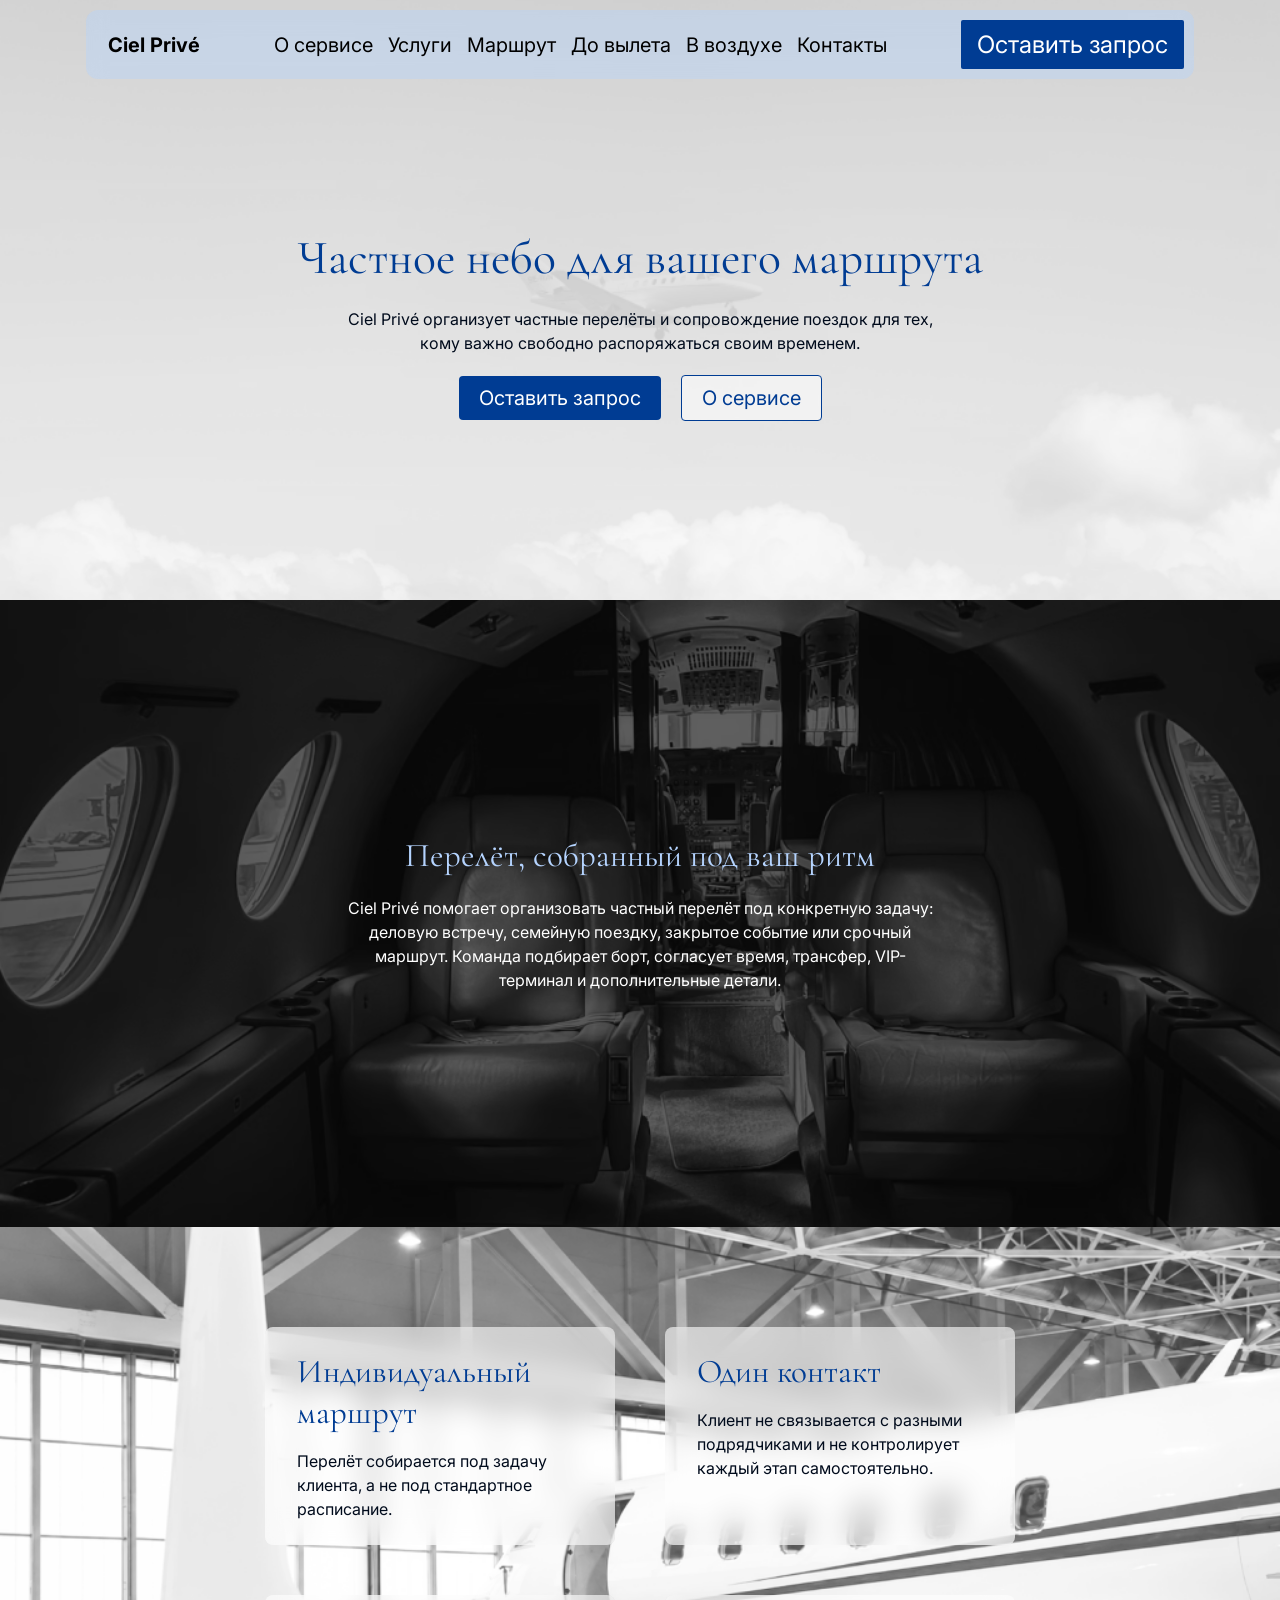
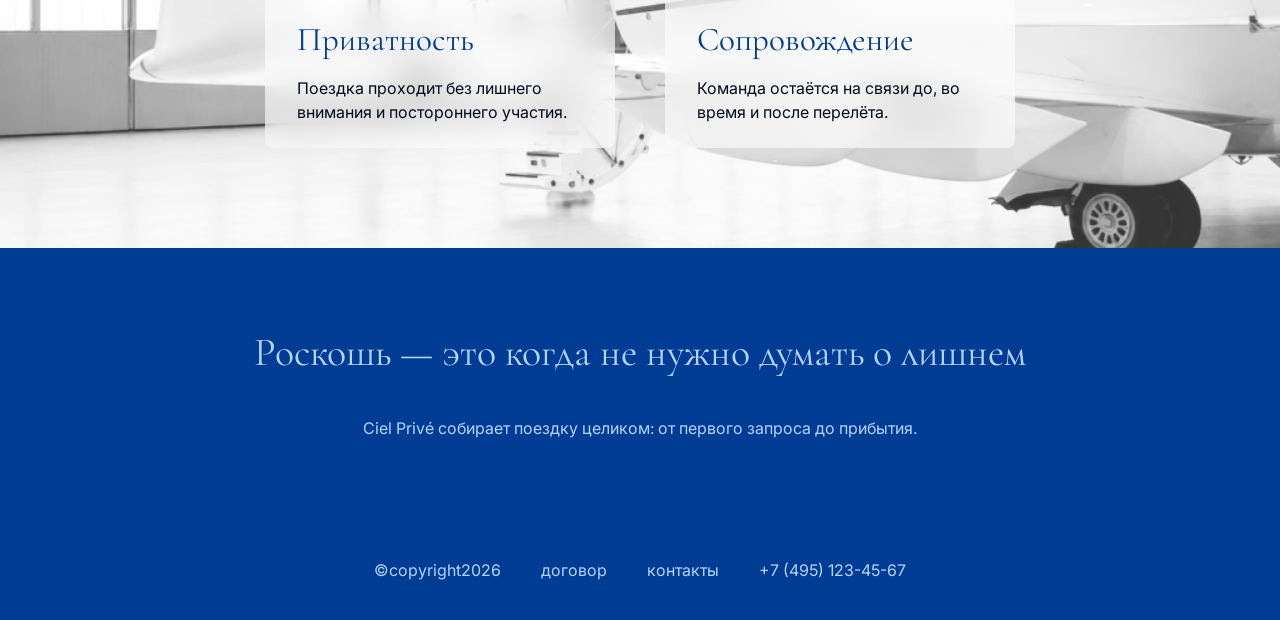
==== index.html @ 41a2dd9f "Update index.html" ====
<!DOCTYPE html>
<html lang="ru">
<head>
  <meta charset="UTF-8">
  <meta name="viewport" content="width=device-width, initial-scale=1.0">
  <title>Ciel Privé — Главная</title>
  <style>
    @import url('https://fonts.googleapis.com/css2?family=Cormorant+Garamond:wght@400&family=Inter:wght@400;700&display=swap');
    *, *::before, *::after { box-sizing: border-box; margin: 0; padding: 0; }
    body { font-family: 'Inter', sans-serif; font-size: 16px; background: #fff; color: #000b1c; }
    a { text-decoration: none; color: inherit; }
    .page { display: flex; flex-direction: column; width: 100%; min-height: 100vh; position: relative; }

    /* HEADER */
    .header { position: absolute; top: 10px; left: 50%; transform: translateX(-50%); width: 1108px; display: flex; align-items: center; justify-content: space-between; padding: 10px 10px 10px 22px; background: rgba(181,212,255,0.4); backdrop-filter: blur(10px); -webkit-backdrop-filter: blur(10px); border-radius: 12px; z-index: 100; }
    .header__logo { font-weight: 700; font-size: 20px; color: #000; white-space: nowrap; }
    .header__nav { display: flex; align-items: center; gap: 15px; font-size: 20px; color: #000; }
    .header__nav a:hover { color: #003c93; }
    .header__btn { display: inline-flex; align-items: center; justify-content: center; padding: 10px 16px; background: #003c93; border-radius: 2px; font-size: 24px; color: #fff; white-space: nowrap; }
    .header__burger { display: none; flex-direction: column; justify-content: space-between; width: 32px; height: 18px; cursor: pointer; background: none; border: none; padding: 0; }
    .header__burger span { display: block; width: 100%; height: 1px; background: #000; }

    /* HERO */
    .hero { position: relative; width: 100%; height: 600px; overflow: hidden; }
    .hero__bg { position: absolute; inset: 0; background-size: cover; background-position: center; }
    .hero__overlay { position: absolute; inset: 0; background: rgba(255,255,255,0.5); }
    .hero__content { position: relative; z-index: 1; display: flex; flex-direction: column; align-items: center; justify-content: center; height: 100%; text-align: center; padding: 90px 20px 40px; gap: 20px; }
    .hero__title { font-family: 'Cormorant Garamond', serif; font-weight: 400; font-size: 47.78px; color: #003c93; max-width: 900px; line-height: normal; }
    .hero__subtitle { font-size: 16px; color: #000b1c; max-width: 600px; line-height: 1.5; }
    .hero__buttons { display: flex; flex-wrap: wrap; gap: 20px; align-items: center; justify-content: center; width: 100%; }
    .btn-primary { display: inline-flex; align-items: center; justify-content: center; padding: 10px 20px; background: #003c93; border-radius: 4px; font-size: 20px; color: #fff; white-space: nowrap; }
    .btn-secondary { display: inline-flex; align-items: center; justify-content: center; padding: 10px 20px; background: rgba(255,255,255,0.5); backdrop-filter: blur(2px); border-radius: 4px; border: 1px solid #003c93; font-size: 20px; color: #003c93; white-space: nowrap; }

    /* CUSTOM FLIGHT */
    .custom-flight { position: relative; width: 100%; min-height: 627px; overflow: hidden; }
    .custom-flight__bg { position: absolute; inset: 0; background-size: cover; background-position: center; }
    .custom-flight__overlay { position: absolute; inset: 0; background: rgba(0,0,0,0.6); }
    .custom-flight__inner { position: relative; z-index: 1; display: flex; flex-direction: column; align-items: center; justify-content: center; min-height: 627px; text-align: center; padding: 40px 20px; gap: 20px; }
    .custom-flight__title { font-family: 'Cormorant Garamond', serif; font-weight: 400; font-size: 33.18px; color: #b5d4ff; max-width: 800px; line-height: normal; }
    .custom-flight__text { font-size: 16px; color: #fff; max-width: 600px; line-height: 1.5; }

    /* FEATURES */
    .features { position: relative; width: 100%; overflow: hidden; }
    .features__bg { position: absolute; inset: 0; background-size: cover; background-position: center; }
    .features__overlay { position: absolute; inset: 0; background: rgba(255,255,255,0.2); }
    .features__inner { position: relative; z-index: 1; display: grid; grid-template-columns: 350px 350px; gap: 50px; justify-content: center; padding: 100px; }
    .feature-card { backdrop-filter: blur(15px); -webkit-backdrop-filter: blur(15px); background: rgba(255,255,255,0.6); border-radius: 8px; padding: 24px 32px; display: flex; flex-direction: column; gap: 16px; }
    .feature-card__title { font-family: 'Cormorant Garamond', serif; font-weight: 400; font-size: 33.18px; color: #003c93; line-height: normal; }
    .feature-card__text { font-size: 16px; color: #000b1c; line-height: 1.5; }

    /* SLOGAN */
    .slogan { background: #003c93; width: 100%; }
    .slogan__inner { display: flex; flex-direction: column; align-items: center; justify-content: center; padding: 80px 20px; gap: 40px; text-align: center; }
    .slogan__title { font-family: 'Cormorant Garamond', serif; font-weight: 400; font-size: 39.81px; color: #b5d4ff; max-width: 800px; line-height: normal; }
    .slogan__text { font-size: 16px; color: #b5d4ff; max-width: 700px; line-height: 1.5; }

    /* FOOTER */
    .footer { background: #003c93; width: 100%; display: flex; flex-wrap: wrap; align-items: center; justify-content: center; gap: 40px; padding: 40px 20px; font-size: 16px; color: #b5d4ff; text-align: center; }

    /* DESKTOP >= 1024px — no changes needed, base is desktop */

    /* MOBILE < 1024px */
    @media (max-width: 1023px) {
      .header { width: auto; left: 10px; right: 10px; transform: none; height: 44px; padding: 10px; border-radius: 10px; }
      .header__nav, .header__btn { display: none; }
      .header__burger { display: flex; }
      .hero__content { align-items: flex-start; text-align: left; justify-content: flex-end; padding: 150px 20px 40px; }
      .hero__title { font-size: 36px; max-width: 100%; }
      .hero__subtitle { max-width: 100%; }
      .hero__buttons { justify-content: flex-start; gap: 13px; }
      .btn-primary { flex: 1; }
      .custom-flight { min-height: 400px; }
      .custom-flight__inner { min-height: 400px; align-items: flex-start; text-align: left; justify-content: center; gap: 40px; }
      .custom-flight__title, .custom-flight__text { max-width: 100%; }
      .features__inner { grid-template-columns: 1fr; padding: 40px 20px; gap: 40px; }
      .feature-card { padding: 10px; }
      .slogan__inner { align-items: flex-start; text-align: left; padding: 40px 20px; gap: 40px; }
      .slogan__title { font-size: 28px; }
      .footer { gap: 10px; }
    }
  </style>
</head>
<body>
<div class="page">
  <header class="header">
    <a href="index.html">
      <span class="header__logo">Ciel Privé</span>
    </a>
    <nav class="header__nav">
      <a href="about.html">О сервисе</a>
      <a href="services.html">Услуги</a>
      <a href="route.html">Маршрут</a>
      <a href="before-flight.html">До вылета</a>
      <a href="in-air.html">В воздухе</a>
      <a href="contacts.html">Контакты</a>
    </nav>
    <a href="contacts.html" class="header__btn">Оставить запрос</a>
    <button class="header__burger" aria-label="Меню"><span></span><span></span><span></span></button>
  </header>

  <section class="hero">
    <div class="hero__bg" style="background-image:url('src/imports/MainPageDesktop/b2aec4e792fe38640ae01daf3cb9cf9c8512e2b7.png')"></div>
    <div class="hero__overlay"></div>
    <div class="hero__content">
      <h1 class="hero__title">Частное небо для вашего маршрута</h1>
      <p class="hero__subtitle">Ciel Privé организует частные перелёты и сопровождение поездок для тех, кому важно свободно распоряжаться своим временем.</p>
      <div class="hero__buttons">
        <a href="#" class="btn-primary">Оставить запрос</a>
        <a href="about.html" class="btn-secondary">О сервисе</a>
      </div>
    </div>
  </section>

  <section class="custom-flight">
    <div class="custom-flight__bg" style="background-image:url('src/imports/MainPageDesktop/f2930d11da0425763cd604878cfdaa173559ed18.png')"></div>
    <div class="custom-flight__overlay"></div>
    <div class="custom-flight__inner">
      <p class="custom-flight__title">Перелёт, собранный под ваш ритм</p>
      <p class="custom-flight__text">Ciel Privé помогает организовать частный перелёт под конкретную задачу: деловую встречу, семейную поездку, закрытое событие или срочный маршрут. Команда подбирает борт, согласует время, трансфер, VIP-терминал и дополнительные детали.</p>
    </div>
  </section>

  <section class="features">
    <div class="features__bg" style="background-image:url('src/imports/MainPageDesktop/a344c81333f4cdd278f1d5c2b48af488134286b4.png')"></div>
    <div class="features__overlay"></div>
    <div class="features__inner">
      <div class="feature-card">
        <p class="feature-card__title">Индивидуальный маршрут</p>
        <p class="feature-card__text">Перелёт собирается под задачу клиента, а не под стандартное расписание.</p>
      </div>
      <div class="feature-card">
        <p class="feature-card__title">Один контакт</p>
        <p class="feature-card__text">Клиент не связывается с разными подрядчиками и не контролирует каждый этап самостоятельно.</p>
      </div>
      <div class="feature-card">
        <p class="feature-card__title">Приватность</p>
        <p class="feature-card__text">Поездка проходит без лишнего внимания и постороннего участия.</p>
      </div>
      <div class="feature-card">
        <p class="feature-card__title">Сопровождение</p>
        <p class="feature-card__text">Команда остаётся на связи до, во время и после перелёта.</p>
      </div>
    </div>
  </section>

  <section class="slogan">
    <div class="slogan__inner">
      <p class="slogan__title">Роскошь — это когда не нужно думать о лишнем</p>
      <p class="slogan__text">Ciel Privé собирает поездку целиком: от первого запроса до прибытия.</p>
    </div>
  </section>

  <footer class="footer">
    <span>©copyright2026</span>
    <a href="index.html">договор</a>
    <a href="contacts.html">контакты</a>
    <span>+7 (495) 123-45-67</span>
  </footer>
</div>
</body>
</html>
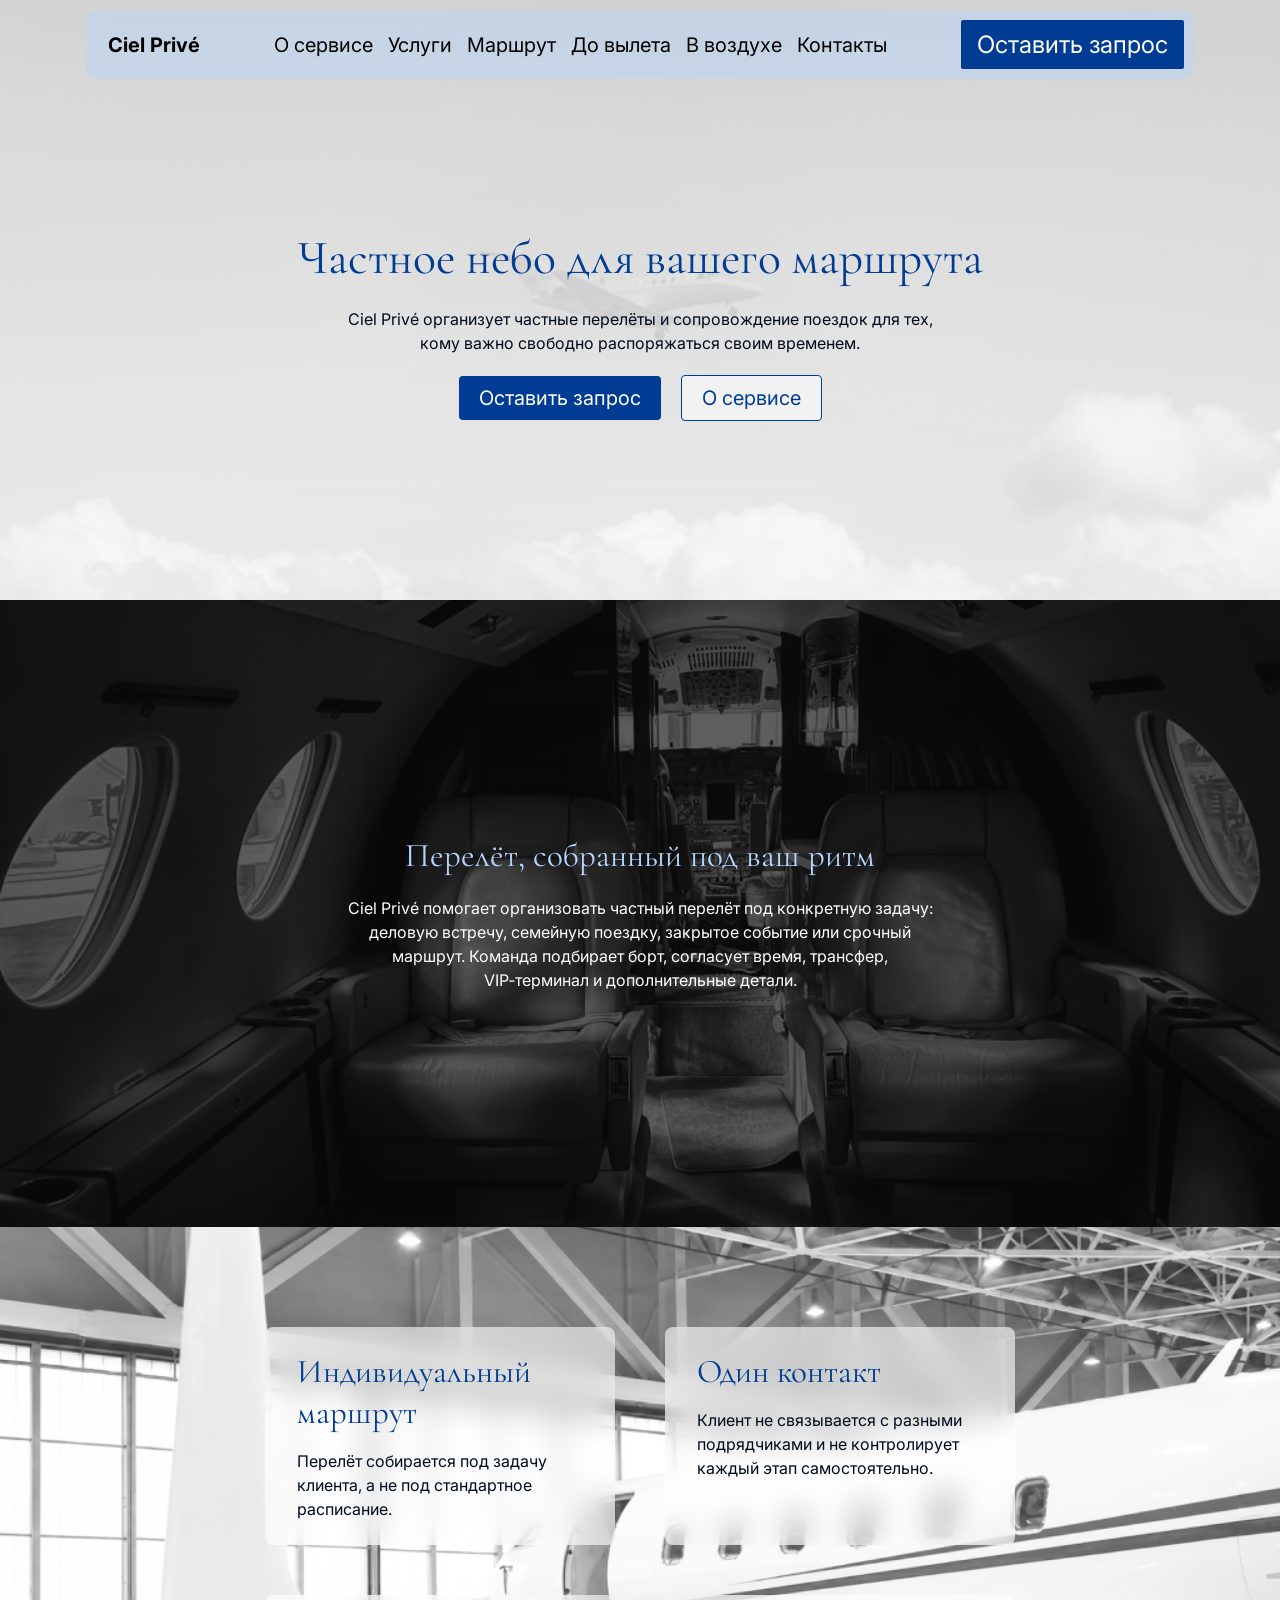
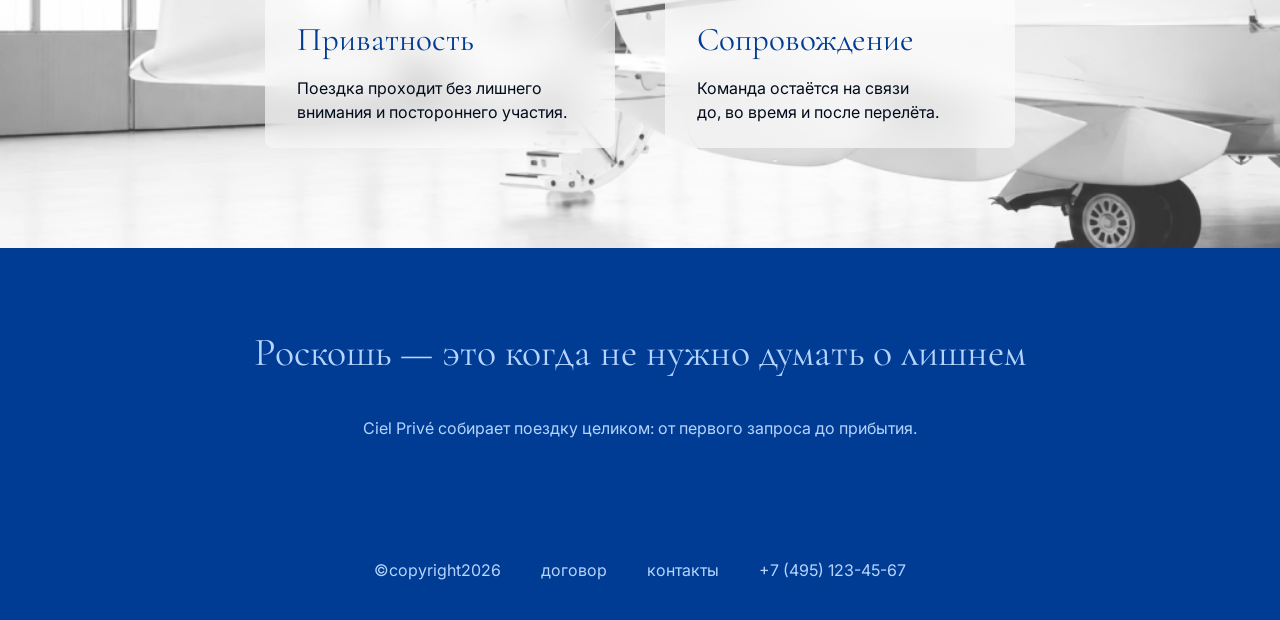
==== commit 77e59fb3: "Update index.html" ====
--- a/index.html
+++ b/index.html
@@ -103,7 +103,7 @@
     <div class="hero__overlay"></div>
     <div class="hero__content">
       <h1 class="hero__title">Частное небо для вашего маршрута</h1>
-      <p class="hero__subtitle">Ciel Privé организует частные перелёты и сопровождение поездок для тех, кому важно свободно распоряжаться своим временем.</p>
+      <p class="hero__subtitle">Ciel Privé организует частные перелёты и&nbsp;сопровождение поездок для тех, кому важно свободно распоряжаться своим временем.</p>
       <div class="hero__buttons">
         <a href="#" class="btn-primary">Оставить запрос</a>
         <a href="about.html" class="btn-secondary">О сервисе</a>
@@ -116,7 +116,7 @@
     <div class="custom-flight__overlay"></div>
     <div class="custom-flight__inner">
       <p class="custom-flight__title">Перелёт, собранный под ваш ритм</p>
-      <p class="custom-flight__text">Ciel Privé помогает организовать частный перелёт под конкретную задачу: деловую встречу, семейную поездку, закрытое событие или срочный маршрут. Команда подбирает борт, согласует время, трансфер, VIP-терминал и дополнительные детали.</p>
+      <p class="custom-flight__text">Ciel Privé помогает организовать частный перелёт под конкретную задачу: деловую встречу, семейную поездку, закрытое событие или срочный маршрут. Команда подбирает борт, согласует время, трансфер, VIP&#8209;терминал и&nbsp;дополнительные детали.</p>
     </div>
   </section>
 
@@ -126,19 +126,19 @@
     <div class="features__inner">
       <div class="feature-card">
         <p class="feature-card__title">Индивидуальный маршрут</p>
-        <p class="feature-card__text">Перелёт собирается под задачу клиента, а не под стандартное расписание.</p>
+        <p class="feature-card__text">Перелёт собирается под задачу клиента, а&nbsp;не&nbsp;под стандартное расписание.</p>
       </div>
       <div class="feature-card">
         <p class="feature-card__title">Один контакт</p>
-        <p class="feature-card__text">Клиент не связывается с разными подрядчиками и не контролирует каждый этап самостоятельно.</p>
+        <p class="feature-card__text">Клиент не&nbsp;связывается с&nbsp;разными подрядчиками и&nbsp;не&nbsp;контролирует каждый этап самостоятельно.</p>
       </div>
       <div class="feature-card">
         <p class="feature-card__title">Приватность</p>
-        <p class="feature-card__text">Поездка проходит без лишнего внимания и постороннего участия.</p>
+        <p class="feature-card__text">Поездка проходит без лишнего внимания и&nbsp;постороннего участия.</p>
       </div>
       <div class="feature-card">
         <p class="feature-card__title">Сопровождение</p>
-        <p class="feature-card__text">Команда остаётся на связи до, во время и после перелёта.</p>
+        <p class="feature-card__text">Команда остаётся на&nbsp;связи до,&nbsp;во&nbsp;время и&nbsp;после перелёта.</p>
       </div>
     </div>
   </section>
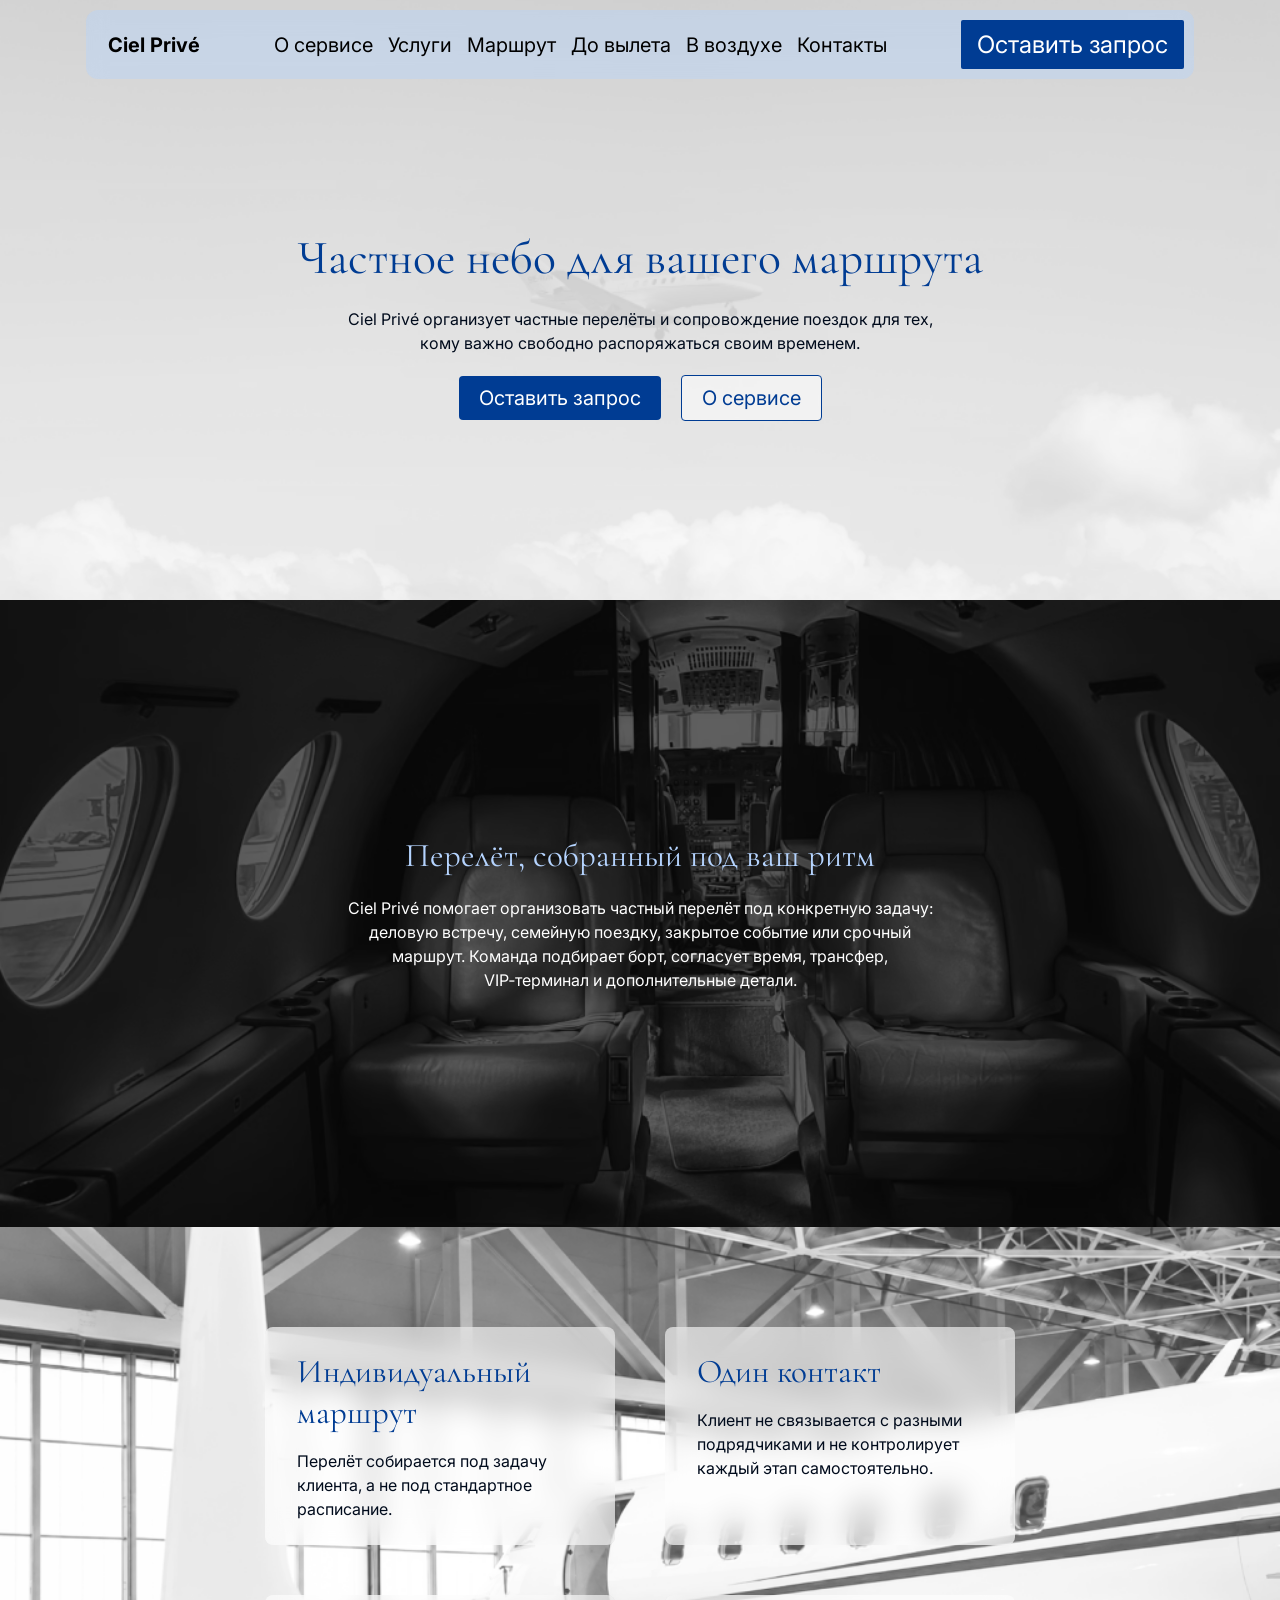
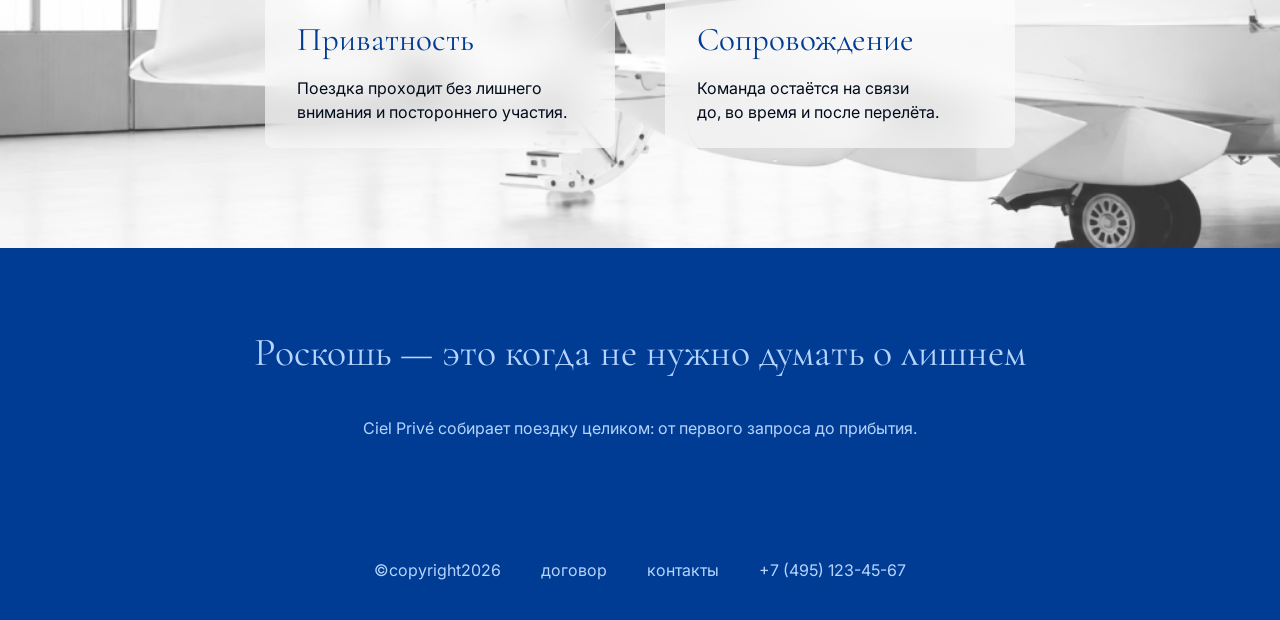
==== commit 90cea947: "Update index.html" ====
--- a/index.html
+++ b/index.html
@@ -12,7 +12,7 @@
     .page { display: flex; flex-direction: column; width: 100%; min-height: 100vh; position: relative; }
 
     /* HEADER */
-    .header { position: absolute; top: 10px; left: 50%; transform: translateX(-50%); width: 1108px; display: flex; align-items: center; justify-content: space-between; padding: 10px 10px 10px 22px; background: rgba(181,212,255,0.4); backdrop-filter: blur(10px); -webkit-backdrop-filter: blur(10px); border-radius: 12px; z-index: 100; }
+    .header { position: fixed; top: 10px; left: 50%; transform: translateX(-50%); width: 1108px; display: flex; align-items: center; justify-content: space-between; padding: 10px 10px 10px 22px; background: rgba(181,212,255,0.4); backdrop-filter: blur(10px); -webkit-backdrop-filter: blur(10px); border-radius: 12px; z-index: 100; }
     .header__logo { font-weight: 700; font-size: 20px; color: #000; white-space: nowrap; }
     .header__nav { display: flex; align-items: center; gap: 15px; font-size: 20px; color: #000; }
     .header__nav a:hover { color: #003c93; }
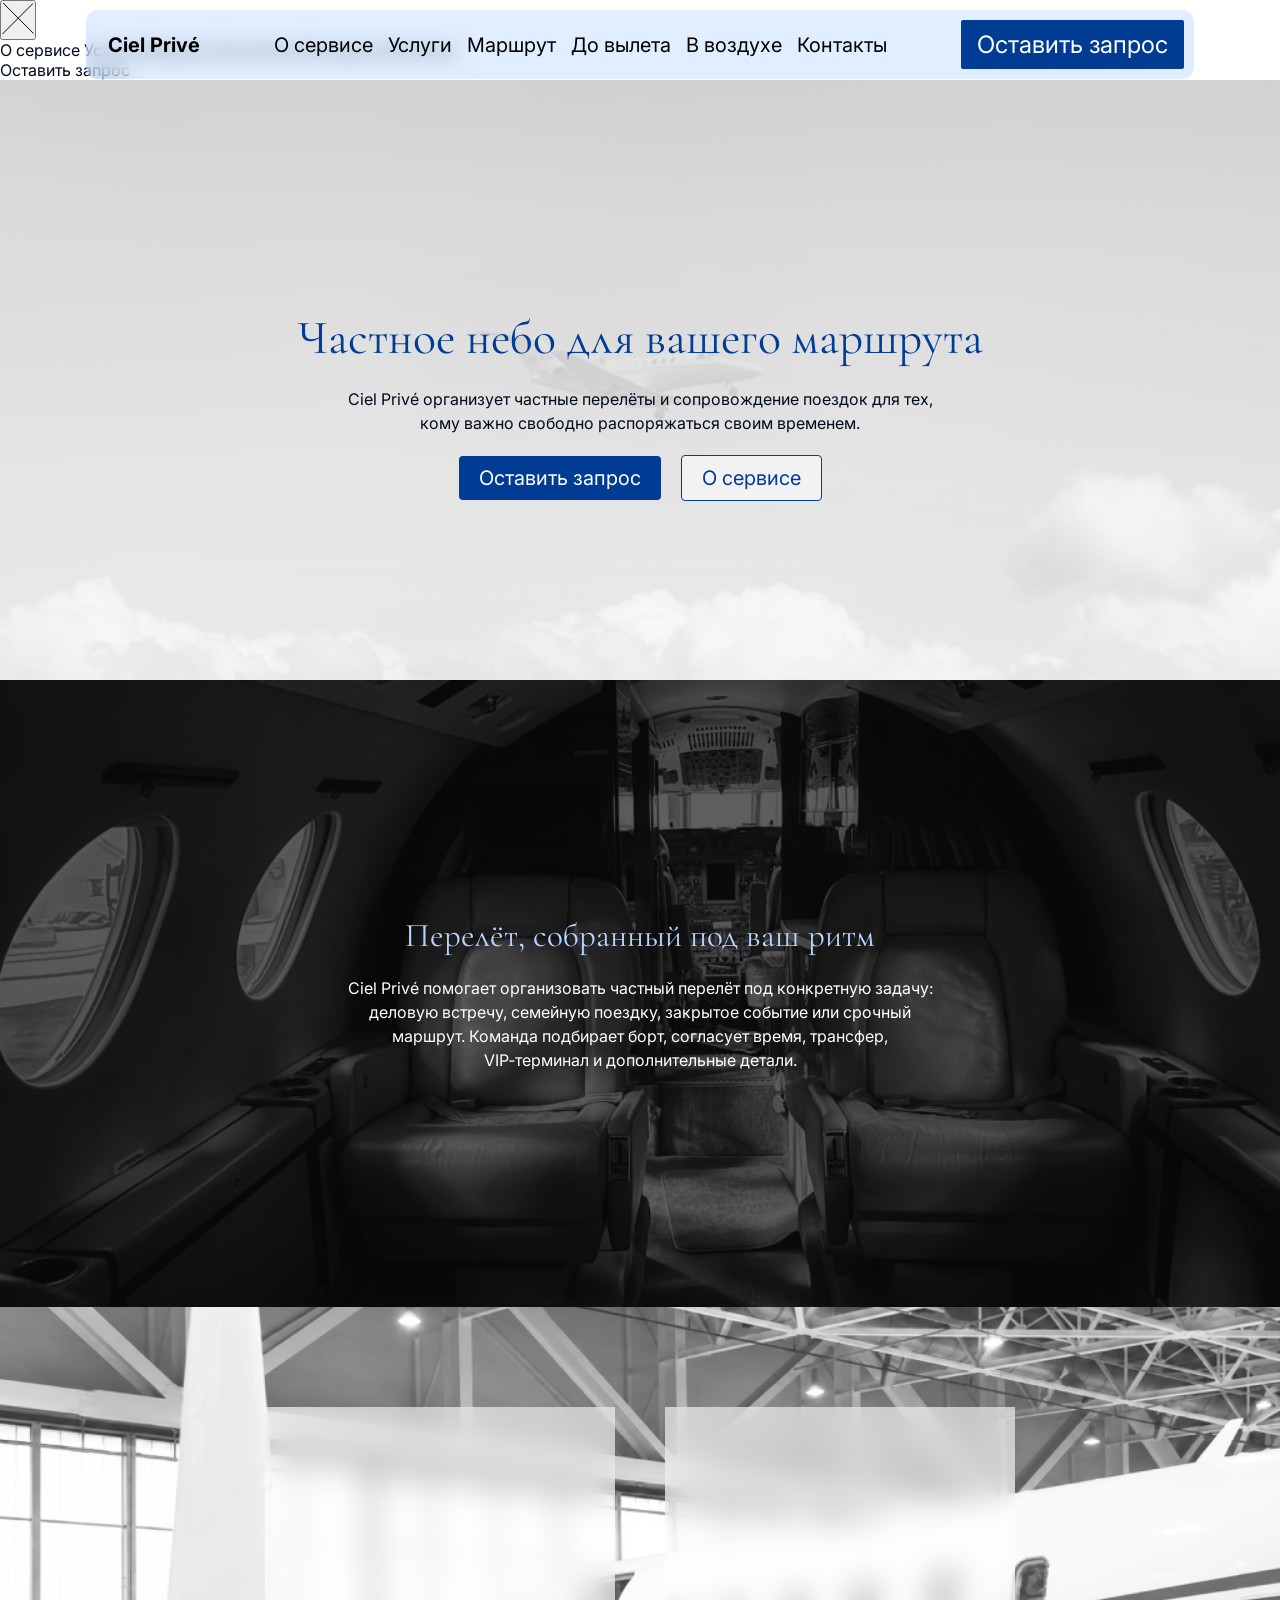
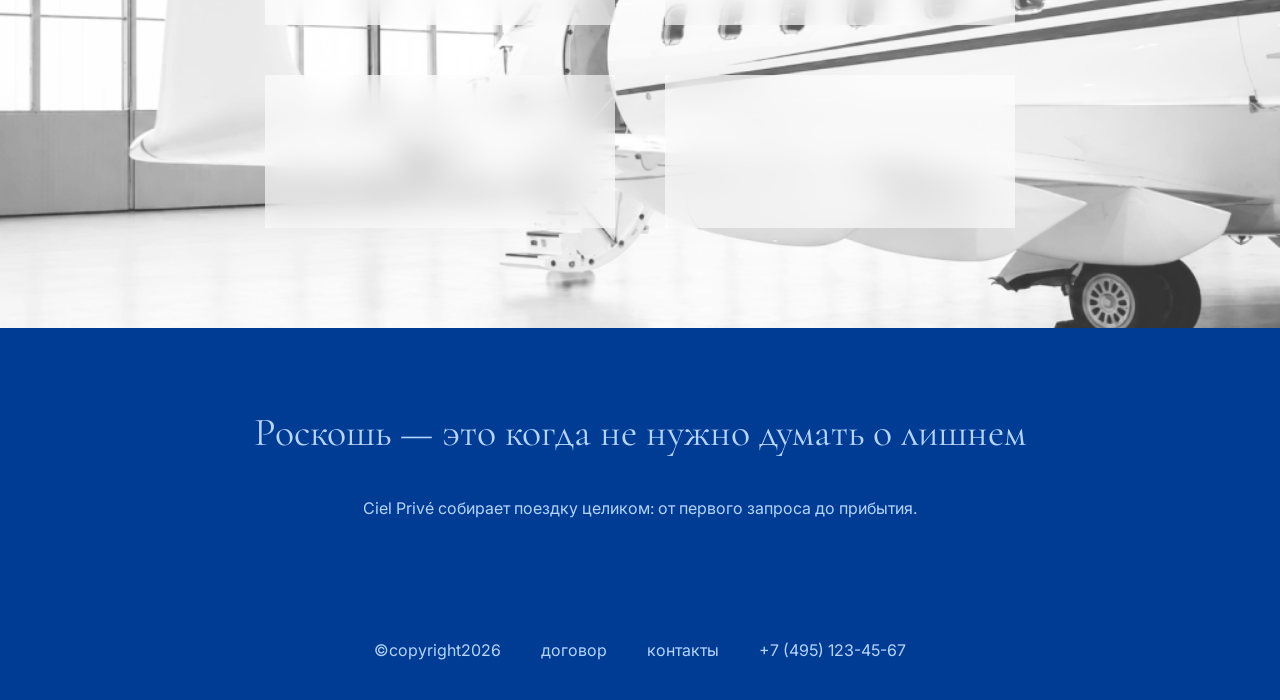
==== commit 04d448af: "Update index.html" ====
--- a/index.html
+++ b/index.html
@@ -81,11 +81,34 @@
   </style>
 </head>
 <body>
+
+
+<!-- DARK OVERLAY -->
+<div class="overlay" id="overlay"></div>
+
+<!-- SLIDE-IN MENU -->
+<div class="menu" id="menu" aria-hidden="true">
+  <button class="menu__close" id="menuClose" aria-label="Закрыть меню">
+    <svg width="32" height="33" viewBox="0 0 33.4142 33.2345" fill="none">
+      <line x1="1.06066" y1="0.353553" x2="33.0607" y2="32.3536" stroke="black"/>
+      <line x1="0.353553" y1="32.8808" x2="32.3536" y2="0.880754" stroke="black"/>
+    </svg>
+  </button>
+  <nav class="menu__nav">
+    <a href="about.html">О сервисе</a>
+    <a href="services.html">Услуги</a>
+    <a href="route.html">Маршрут</a>
+    <a href="before-flight.html">До вылета</a>
+    <a href="in-air.html">В воздухе</a>
+    <a href="contacts.html">Контакты</a>
+  </nav>
+  <a href="contacts.html" class="menu__cta">Оставить запрос</a>
+</div>
+
+  
 <div class="page">
   <header class="header">
-    <a href="index.html">
-      <span class="header__logo">Ciel Privé</span>
-    </a>
+    <span class="header__logo">Ciel Privé</span>
     <nav class="header__nav">
       <a href="about.html">О сервисе</a>
       <a href="services.html">Услуги</a>
@@ -95,7 +118,9 @@
       <a href="contacts.html">Контакты</a>
     </nav>
     <a href="contacts.html" class="header__btn">Оставить запрос</a>
-    <button class="header__burger" aria-label="Меню"><span></span><span></span><span></span></button>
+    <button class="header__burger" id="burgerBtn" aria-label="Открыть меню">
+      <span></span><span></span><span></span>
+    </button>
   </header>
 
   <section class="hero">
@@ -157,5 +182,34 @@
     <span>+7 (495) 123-45-67</span>
   </footer>
 </div>
+
+<script>
+  var burger = document.getElementById('burgerBtn');
+  var menu   = document.getElementById('menu');
+  var overlay = document.getElementById('overlay');
+
+  function openMenu() {
+    menu.classList.add('is-open');
+    overlay.classList.add('is-open');
+    menu.setAttribute('aria-hidden', 'false');
+    document.body.style.overflow = 'hidden';
+  }
+
+  function closeMenu() {
+    menu.classList.remove('is-open');
+    overlay.classList.remove('is-open');
+    menu.setAttribute('aria-hidden', 'true');
+    document.body.style.overflow = '';
+  }
+
+  burger.addEventListener('click', openMenu);
+  document.getElementById('menuClose').addEventListener('click', closeMenu);
+  overlay.addEventListener('click', closeMenu);
+
+  document.addEventListener('keydown', function(e) {
+    if (e.key === 'Escape') closeMenu();
+  });
+</script>
+  
 </body>
 </html>
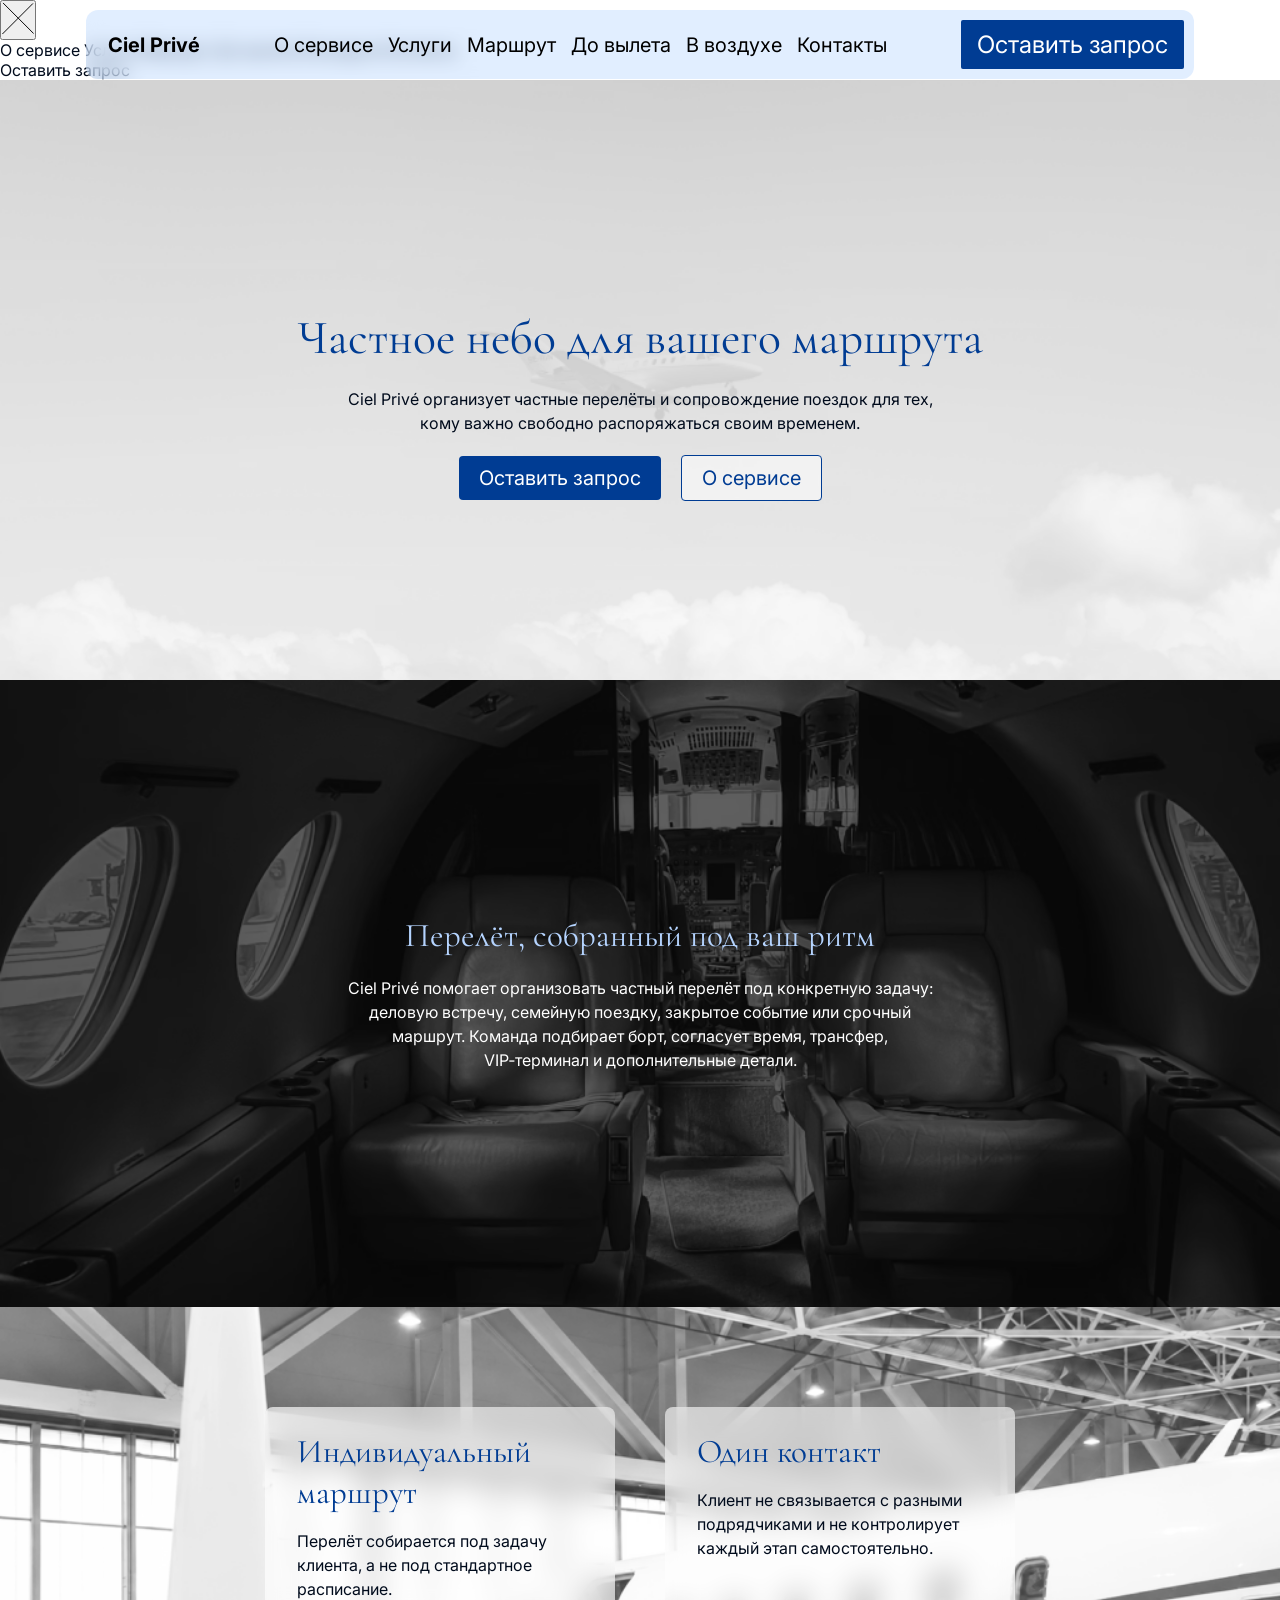
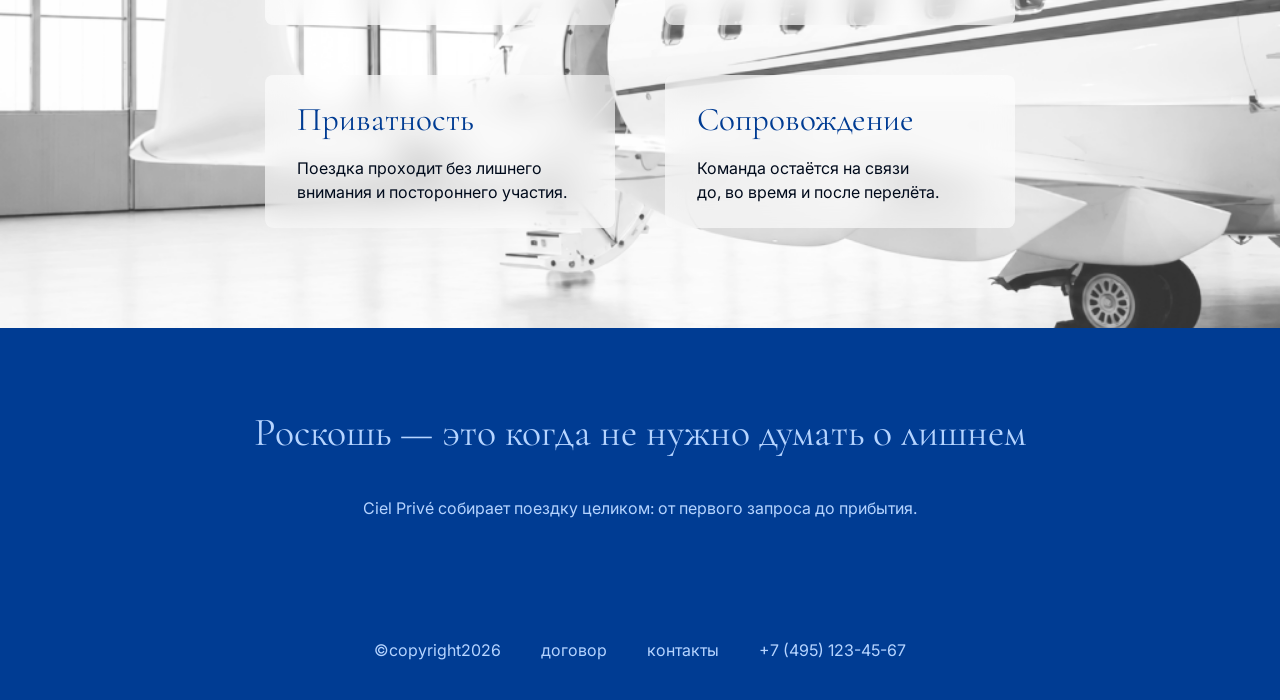
==== commit ed1385d6: "Update index.html" ====
--- a/index.html
+++ b/index.html
@@ -83,6 +83,7 @@
 <body>
 
 
+
 <!-- DARK OVERLAY -->
 <div class="overlay" id="overlay"></div>
 
@@ -107,6 +108,7 @@
 
   
 <div class="page">
+  <div class="page">
   <header class="header">
     <span class="header__logo">Ciel Privé</span>
     <nav class="header__nav">
@@ -183,9 +185,9 @@
   </footer>
 </div>
 
-<script>
-  var burger = document.getElementById('burgerBtn');
-  var menu   = document.getElementById('menu');
+  <script>
+  var burger  = document.getElementById('burgerBtn');
+  var menu    = document.getElementById('menu');
   var overlay = document.getElementById('overlay');
 
   function openMenu() {
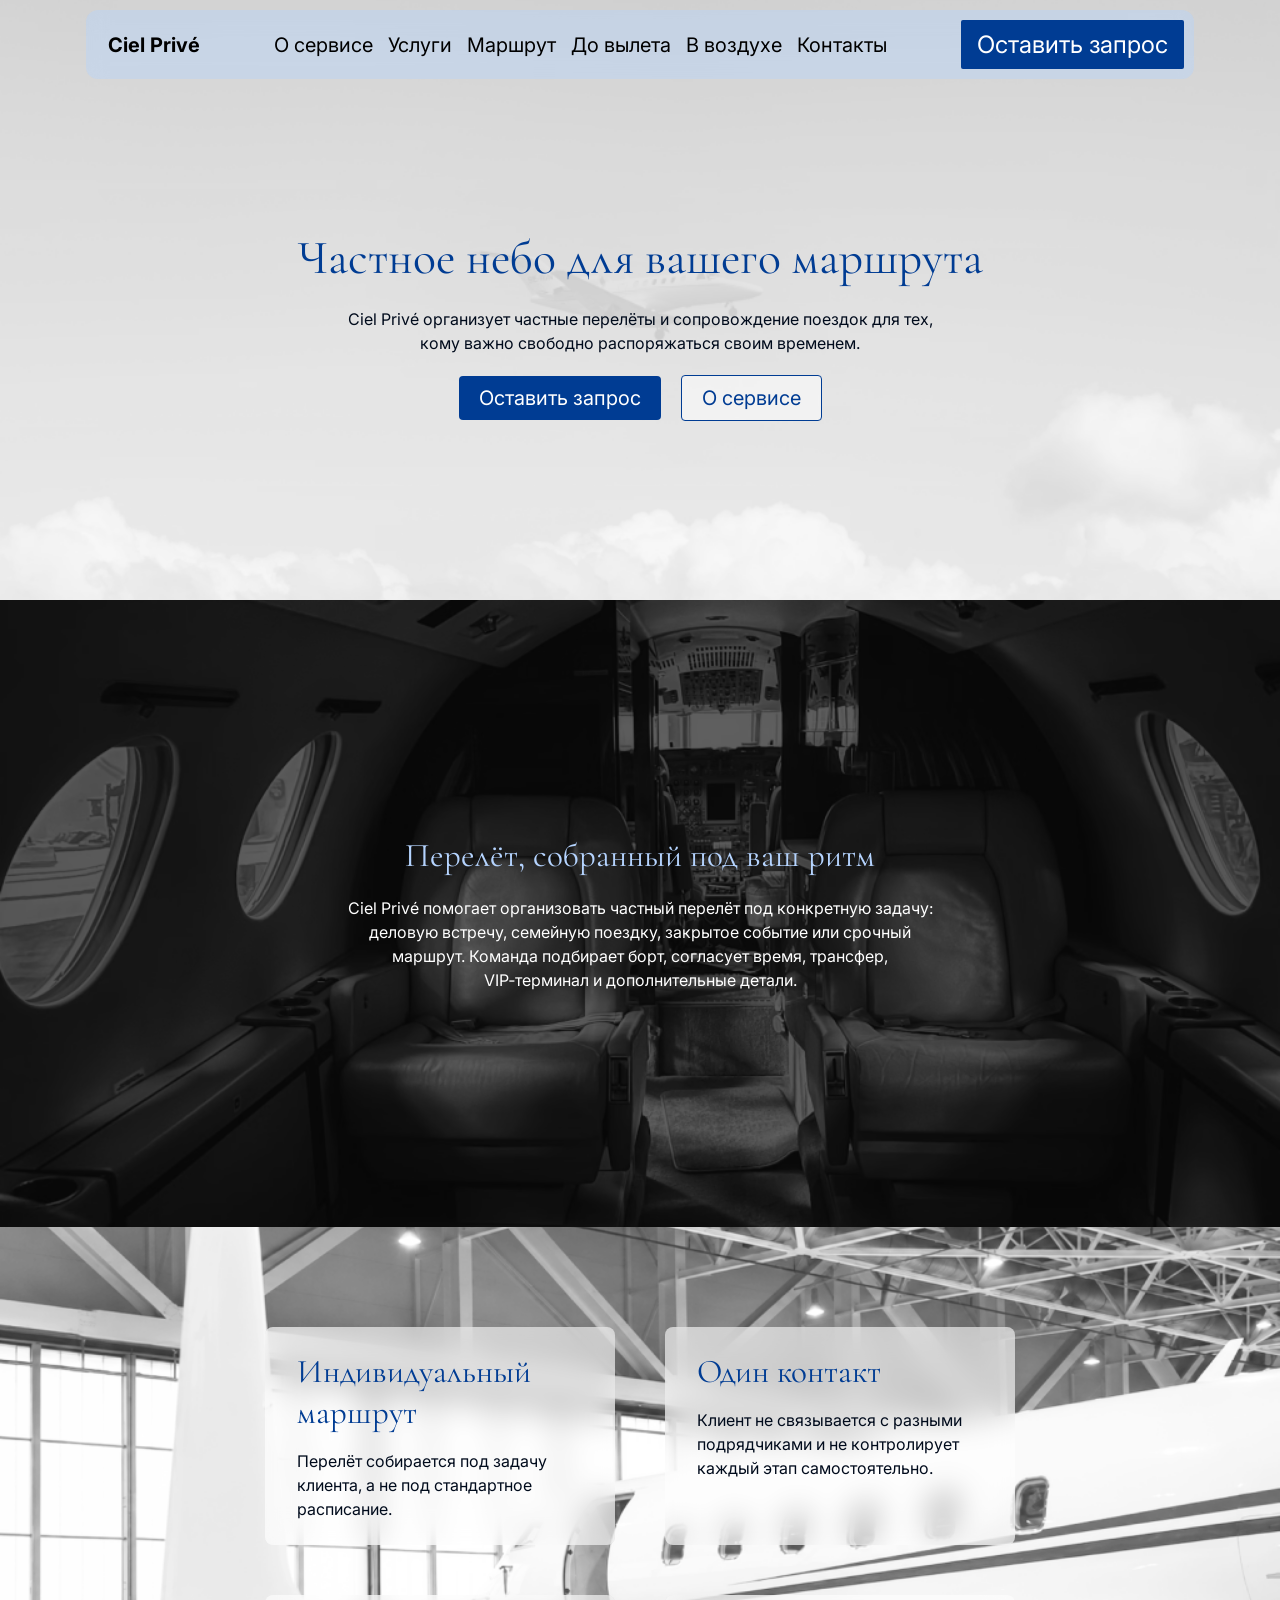
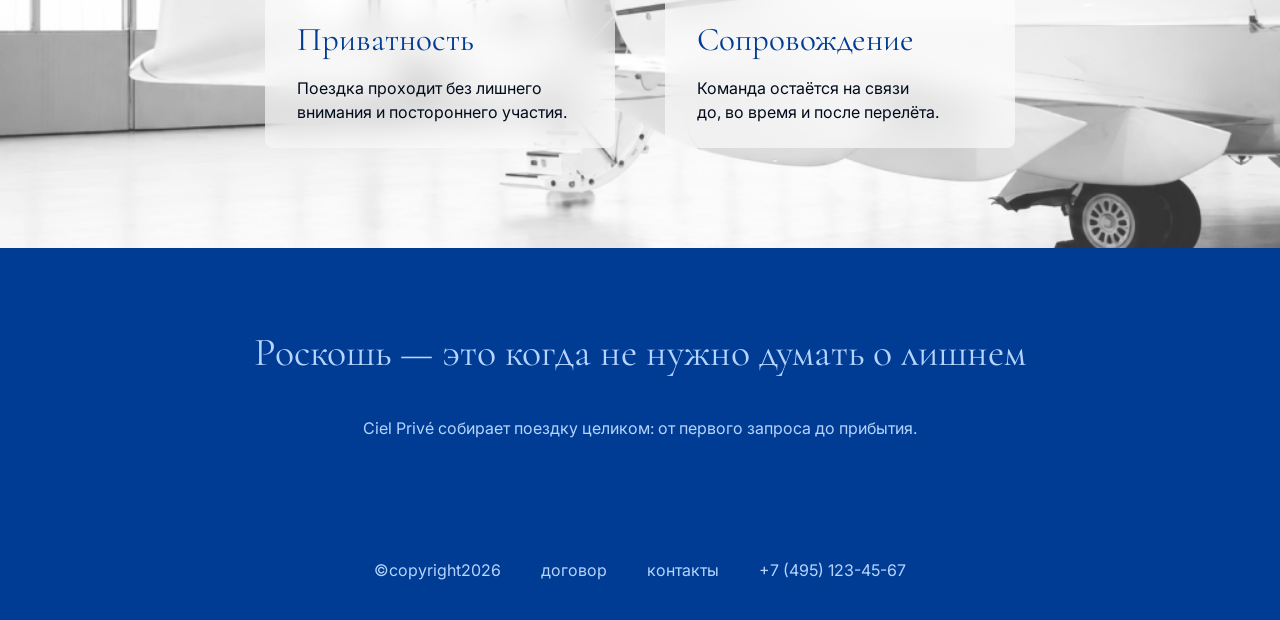
==== commit 8dcd3b22: "Update index.html" ====
--- a/index.html
+++ b/index.html
@@ -12,7 +12,7 @@
     .page { display: flex; flex-direction: column; width: 100%; min-height: 100vh; position: relative; }
 
     /* HEADER */
-    .header { position: fixed; top: 10px; left: 50%; transform: translateX(-50%); width: 1108px; display: flex; align-items: center; justify-content: space-between; padding: 10px 10px 10px 22px; background: rgba(181,212,255,0.4); backdrop-filter: blur(10px); -webkit-backdrop-filter: blur(10px); border-radius: 12px; z-index: 100; }
+    .header { position: absolute; top: 10px; left: 50%; transform: translateX(-50%); width: 1108px; display: flex; align-items: center; justify-content: space-between; padding: 10px 10px 10px 22px; background: rgba(181,212,255,0.4); backdrop-filter: blur(10px); -webkit-backdrop-filter: blur(10px); border-radius: 12px; z-index: 100; }
     .header__logo { font-weight: 700; font-size: 20px; color: #000; white-space: nowrap; }
     .header__nav { display: flex; align-items: center; gap: 15px; font-size: 20px; color: #000; }
     .header__nav a:hover { color: #003c93; }
@@ -57,7 +57,18 @@
     /* FOOTER */
     .footer { background: #003c93; width: 100%; display: flex; flex-wrap: wrap; align-items: center; justify-content: center; gap: 40px; padding: 40px 20px; font-size: 16px; color: #b5d4ff; text-align: center; }
 
-    /* DESKTOP >= 1024px — no changes needed, base is desktop */
+    /* OVERLAY */
+    .overlay { display: none; position: fixed; inset: 0; background: rgba(0,0,0,0.5); z-index: 200; }
+    .overlay.is-open { display: block; }
+
+    /* MENU PANEL */
+    .menu { position: fixed; top: 0; right: 0; width: 280px; height: 100%; background: #fff; z-index: 300; display: flex; flex-direction: column; align-items: flex-end; padding: 14px 24px 30px; gap: 20px; transform: translateX(100%); transition: transform 0.3s ease; }
+    .menu.is-open { transform: translateX(0); }
+    .menu__close { display: flex; align-items: center; justify-content: center; width: 32px; height: 32px; background: #fff; border: none; cursor: pointer; padding: 0; flex-shrink: 0; }
+    .menu__nav { display: flex; flex-direction: column; gap: 24px; font-size: 20px; color: #000; width: 100%; text-align: right; }
+    .menu__nav a { display: block; color: #000; }
+    .menu__nav a:hover { color: #003c93; }
+    .menu__cta { display: inline-flex; align-items: center; justify-content: center; padding: 10px; background: #003c93; border-radius: 4px; font-size: 24px; color: #fff; white-space: nowrap; }
 
     /* MOBILE < 1024px */
     @media (max-width: 1023px) {
